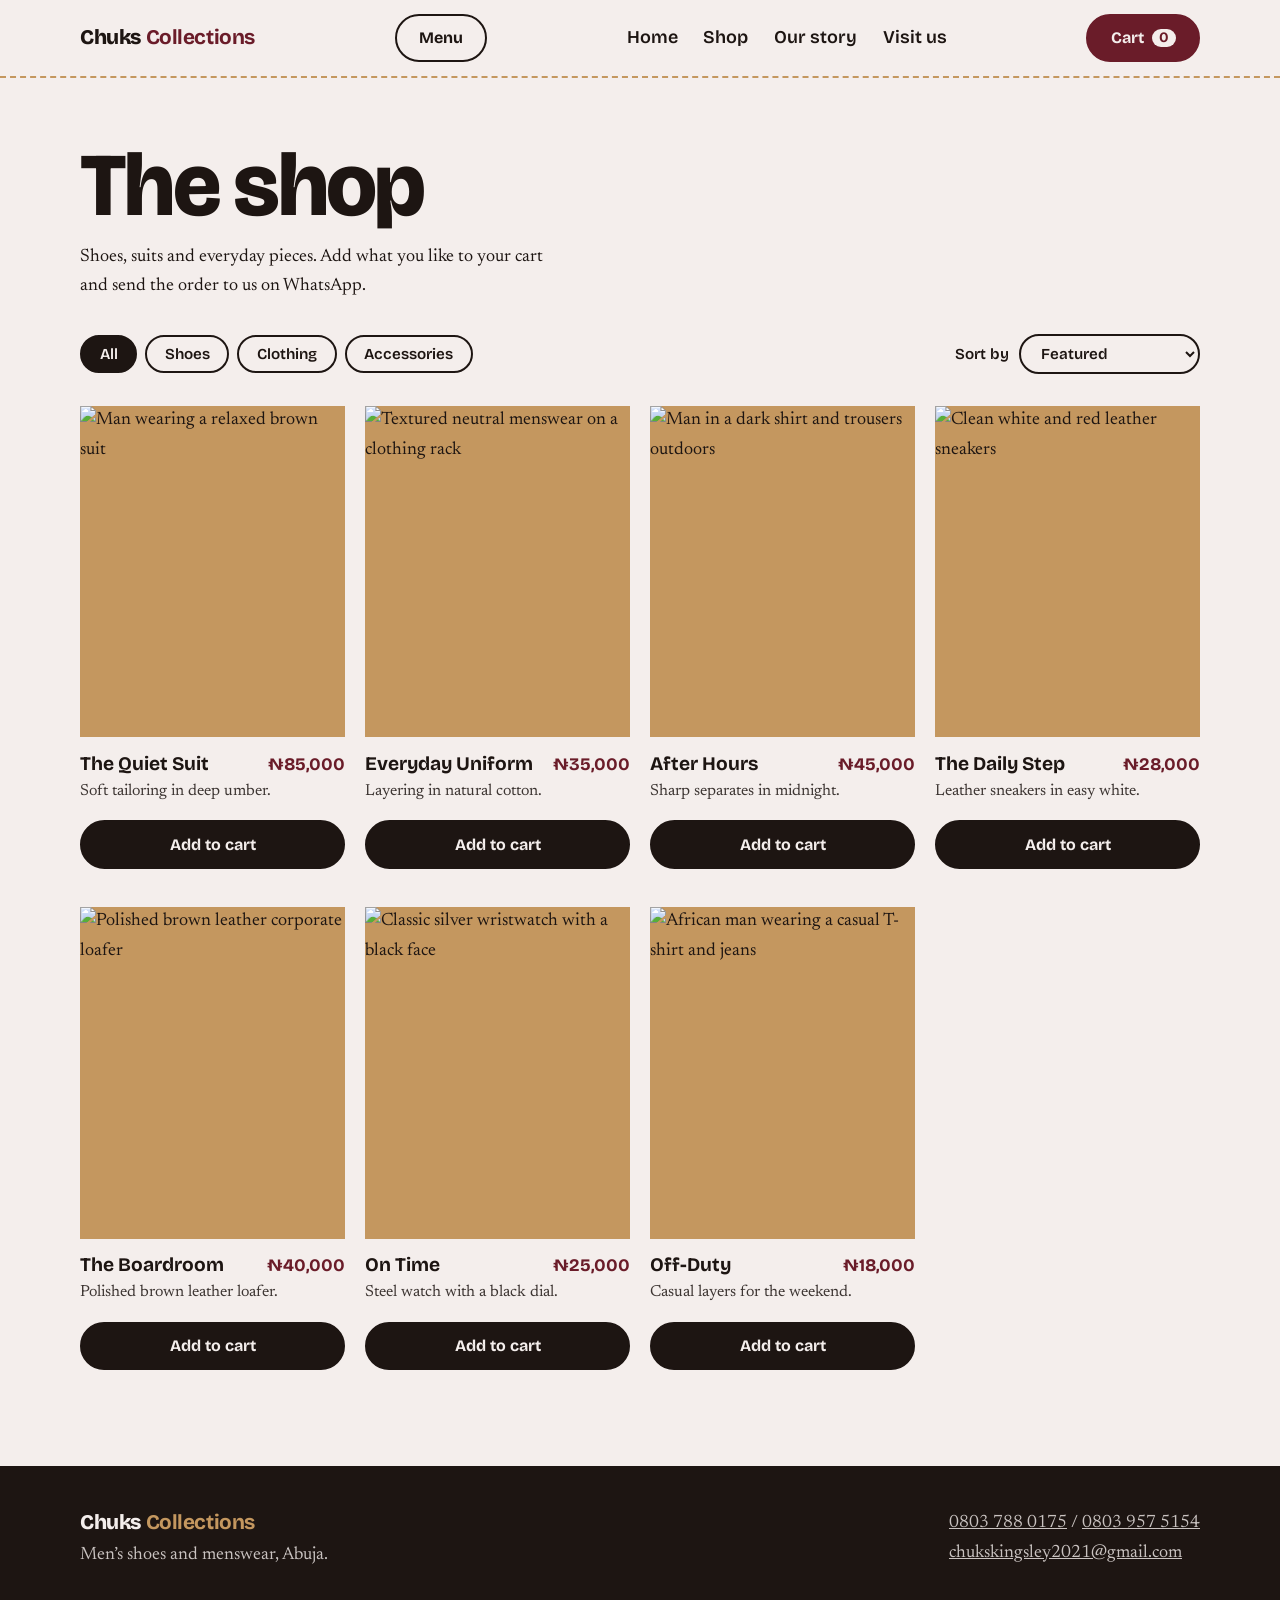
==== shop.html @ b0b811cf "big update" ====
<!doctype html>
<html lang="en">
<head>
<meta charset="UTF-8">
<meta name="viewport" content="width=device-width, initial-scale=1.0">
<title>Shop | Chuks Collections</title>
<meta name="description" content="Shop shoes, suits and everyday menswear from Chuks Collections, Abuja. Add pieces to your cart and send your order on WhatsApp.">
<link rel="preconnect" href="https://fonts.googleapis.com">
<link rel="preconnect" href="https://fonts.gstatic.com" crossorigin>
<link href="https://fonts.googleapis.com/css2?family=Bricolage+Grotesque:wght@600;700;800&family=Newsreader:wght@400;500&display=swap" rel="stylesheet">
<link rel="stylesheet" href="style.css">
</head>
<body>
<header class="site-header">
  <div class="wrap bar">
    <a class="brand" href="index.html">Chuks <b>Collections</b></a>
    <button class="btn alt menu-btn" type="button" aria-expanded="false" aria-controls="nav">Menu</button>
    <nav class="nav" id="nav" aria-label="Main">
      <a href="index.html">Home</a>
      <a href="shop.html">Shop</a>
      <a href="story.html">Our story</a>
      <a href="index.html#visit">Visit us</a>
    </nav>
    <button class="btn red cart-btn" id="open-cart" type="button">Cart <span id="count">0</span></button>
  </div>
</header>

<main class="wrap">
  <div class="shop-top">
    <h1>The shop</h1>
    <p>Shoes, suits and everyday pieces. Add what you like to your cart and send the order to us on WhatsApp.</p>
  </div>
  <div class="toolbar">
    <div class="chips" role="group" aria-label="Filter by category">
      <button class="chip" type="button" data-f="all" aria-pressed="true">All</button>
      <button class="chip" type="button" data-f="shoes" aria-pressed="false">Shoes</button>
      <button class="chip" type="button" data-f="clothing" aria-pressed="false">Clothing</button>
      <button class="chip" type="button" data-f="accessories" aria-pressed="false">Accessories</button>
    </div>
    <label class="sort-label">Sort by
      <select class="sort" id="sort">
        <option value="featured">Featured</option>
        <option value="low">Price: low to high</option>
        <option value="high">Price: high to low</option>
      </select>
    </label>
  </div>
  <div class="pgrid" id="products"></div>
</main>

<div class="scrim" id="scrim"></div>
<aside class="cart" id="cart" role="dialog" aria-modal="true" aria-label="Your cart">
  <div class="cart-head">
    <h2>Your cart</h2>
    <button class="btn alt close-btn" id="close-cart" type="button">Close</button>
  </div>
  <p class="cart-empty" id="cart-empty">Your cart is empty. Add a piece from the shop.</p>
  <ul class="cart-items" id="cart-items"></ul>
  <div class="cart-foot" id="cart-foot" hidden>
    <p class="total"><span>Total</span><strong id="total"></strong></p>
    <a class="btn red" id="checkout" href="#" target="_blank" rel="noopener noreferrer">Send order on WhatsApp</a>
    <p class="cart-note">Your order opens in WhatsApp so we can confirm it with you.</p>
  </div>
</aside>

<footer class="site-footer">
  <div class="wrap">
    <div>
      <a class="brand" href="index.html">Chuks <b>Collections</b></a>
      <p>Men’s shoes and menswear, Abuja.</p>
    </div>
    <div>
      <p><a href="tel:08037880175">0803 788 0175</a> / <a href="tel:08039575154">0803 957 5154</a></p>
      <p><a href="mailto:chukskingsley2021@gmail.com">chukskingsley2021@gmail.com</a></p>
    </div>
  </div>
</footer>
<script src="script.js"></script>
<script src="shop.js"></script>
</body>
</html>
---- style.css ----
:root{--kraft:#c4975f;--kraft-d:#9c7142;--ink:#1d1512;--ox:#6a1c29;--tissue:#f4eeec}
*{box-sizing:border-box;margin:0}
html{scroll-behavior:smooth;scroll-padding-top:5rem}
body{font-family:"Newsreader",Georgia,serif;font-size:1.125rem;line-height:1.65;color:var(--ink);background:var(--tissue)}
img{display:block;max-width:100%}
a{color:inherit}
h1,h2,h3,.brand,.btn,.chip,.nav a,.facts li,.year{font-family:"Bricolage Grotesque",system-ui,sans-serif}
h1{font-size:clamp(2.8rem,7vw,5.8rem);line-height:.98;font-weight:800;letter-spacing:-.03em}
h2{font-size:clamp(2rem,4.5vw,3.3rem);line-height:1.05;font-weight:800;letter-spacing:-.02em}
h3{font-size:1.2rem;font-weight:700;line-height:1.2}
:focus-visible{outline:3px solid var(--ox);outline-offset:3px}
.wrap{max-width:1200px;margin:auto;padding:0 clamp(1rem,4vw,2.5rem)}
.block{padding:clamp(3.5rem,8vw,6.5rem) 0}

.site-header{position:sticky;top:0;z-index:10;background:var(--tissue);border-bottom:2px dashed var(--kraft)}
.bar{display:flex;align-items:center;justify-content:space-between;gap:1rem;padding-block:.85rem}
.brand{font-weight:800;font-size:1.3rem;letter-spacing:-.02em;text-decoration:none}
.brand b{color:var(--ox)}
.nav{display:flex;gap:1.6rem;align-items:center}
.nav a:not(.btn){text-decoration:none;font-weight:600}
.nav a:not(.btn):hover{color:var(--ox)}
.menu-btn{display:none}
.btn{display:inline-block;padding:.8rem 1.4rem;border-radius:999px;font-weight:700;font-size:1rem;line-height:1.2;text-decoration:none;border:2px solid var(--ink);background:var(--ink);color:var(--tissue);cursor:pointer;transition:background .2s,color .2s,border-color .2s}
.btn:hover{background:var(--ox);border-color:var(--ox)}
.btn.alt{background:transparent;color:inherit}
.btn.alt:hover{background:var(--ink);border-color:var(--ink);color:var(--tissue)}
.btn.red{background:var(--ox);border-color:var(--ox)}
.btn.red:hover{background:var(--ink);border-color:var(--ink)}
.btn.light{background:var(--tissue);border-color:var(--tissue);color:var(--ox)}
.btn.light:hover{background:var(--kraft);border-color:var(--kraft);color:var(--ink)}
.actions{display:flex;flex-wrap:wrap;gap:.8rem}

.hero{background:var(--kraft);padding-block:clamp(2.5rem,6vw,5rem)}
.hero .wrap{display:grid;grid-template-columns:1.1fr .9fr;gap:clamp(2rem,5vw,4rem);align-items:center}
.lead{font-size:1.3rem;max-width:34ch;margin:1.4rem 0 2rem}
.stitched{position:relative;padding:12px;border:2px dashed var(--tissue)}
.stitched img{width:100%;aspect-ratio:4/5;object-fit:cover}
.stamp{position:absolute;left:-1.5rem;bottom:2rem;width:7.5rem;aspect-ratio:1;border-radius:50%;background:var(--ox);color:var(--tissue);display:grid;place-content:center;text-align:center;font:800 1rem/1.15 "Bricolage Grotesque",sans-serif;transform:rotate(-12deg);animation:stamp .7s .3s both cubic-bezier(.3,1.5,.5,1)}
@keyframes stamp{from{transform:rotate(-70deg) scale(2.2);opacity:0}}

.facts{background:var(--ink);color:var(--tissue);padding:1.1rem 0}
.facts ul{list-style:none;padding:0;display:flex;flex-wrap:wrap;justify-content:space-between;gap:.5rem 2rem;font-weight:600}

.shop-head{display:flex;flex-wrap:wrap;justify-content:space-between;align-items:end;gap:1.5rem;margin-bottom:2.2rem}
.chips{display:flex;gap:.5rem;flex-wrap:wrap}
.chip{padding:.5rem 1.1rem;border:2px solid var(--ink);border-radius:999px;background:none;font-weight:600;font-size:.95rem;cursor:pointer;color:inherit}
.chip[aria-pressed=true]{background:var(--ink);color:var(--tissue)}
.grid{display:grid;grid-template-columns:repeat(auto-fill,minmax(260px,1fr));gap:2.2rem 1.5rem}
.item[hidden]{display:none}
.item figure{padding:8px;border:2px dashed var(--kraft)}
.item img{width:100%;aspect-ratio:4/5;object-fit:cover;background:var(--kraft)}
.item-body{padding-top:.9rem;display:grid;gap:.2rem}
.item-body p{font-size:1rem;opacity:.85}
.item .btn{justify-self:start;margin-top:.7rem;padding:.6rem 1.1rem;font-size:.95rem}

.teaser{background:var(--ox);color:var(--tissue)}
.teaser .wrap{display:grid;grid-template-columns:1fr 1fr;gap:clamp(2rem,5vw,4rem);align-items:center}
.teaser p{max-width:46ch;margin:1.2rem 0 1.8rem}

.shops{display:grid;grid-template-columns:repeat(auto-fit,minmax(300px,1fr));gap:2rem;margin-top:2.2rem}
.shop{padding:1.2rem;border:2px dashed var(--kraft-d)}
.shop p{margin-top:.3rem}
.shop iframe{width:100%;height:260px;border:0;margin-top:1rem}

.order{background:var(--kraft)}
.order p{max-width:52ch;margin-top:1.2rem}
.order .actions{margin:1.8rem 0}
.order small{font-size:1rem}

.site-footer{background:var(--ink);color:var(--tissue);padding:2.5rem 0}
.site-footer .wrap{display:flex;flex-wrap:wrap;justify-content:space-between;gap:1.5rem 3rem;align-items:center}
.site-footer p{opacity:.8}
.site-footer .brand b{color:var(--kraft)}

.story-hero{background:var(--kraft);padding-block:clamp(2.5rem,6vw,5rem)}
.story-hero .wrap{display:grid;grid-template-columns:1.1fr .9fr;gap:clamp(2rem,5vw,4rem);align-items:center}
.story-hero .stitched img{aspect-ratio:1}
.story{max-width:720px;margin:auto;padding:clamp(3rem,7vw,5rem) clamp(1rem,4vw,2rem)}
.timeline{list-style:none;padding:0;margin-left:.5rem;border-left:2px dashed var(--kraft-d)}
.timeline li{position:relative;padding:0 0 2.6rem 2rem}
.timeline li::before{content:"";position:absolute;left:-.62rem;top:.5rem;width:1rem;height:1rem;border-radius:50%;background:var(--ox)}
.timeline p+p{margin-top:1rem}
.year{display:block;font-size:2rem;font-weight:800;letter-spacing:-.02em;color:var(--ox);margin-bottom:.4rem}

@media (max-width:820px){
.hero .wrap,.teaser .wrap,.story-hero .wrap{grid-template-columns:1fr}
.stamp{left:auto;right:-.5rem}
.menu-btn{display:block;padding:.55rem 1.1rem}
.nav{display:none;position:absolute;top:100%;left:0;right:0;flex-direction:column;align-items:flex-start;padding:1.2rem clamp(1rem,4vw,2.5rem);background:var(--tissue);border-bottom:2px dashed var(--kraft)}
.nav.open{display:flex}
}
@media (prefers-reduced-motion:reduce){*{animation:none!important;scroll-behavior:auto!important}}
@media print{.site-header,.site-footer,.no-print{display:none}body{background:#fff}.story-hero{background:none}.stamp{display:none}}

.shop-cta p{max-width:48ch;margin:1rem 0 1.6rem}
.cart-btn{display:inline-flex;gap:.5rem;align-items:center}
.cart-btn span{min-width:1.5rem;padding:0 .4rem;border-radius:999px;background:var(--tissue);color:var(--ox);text-align:center;font-size:.9rem}
.shop-top{padding-top:clamp(2.5rem,5vw,4rem)}
.shop-top p{max-width:48ch;margin-top:.8rem}
.toolbar{display:flex;flex-wrap:wrap;justify-content:space-between;align-items:center;gap:1rem;margin:2rem 0}
.sort-label{font:600 .95rem "Bricolage Grotesque",sans-serif;display:flex;align-items:center;gap:.6rem}
.sort{font:inherit;padding:.5rem 1rem;border:2px solid var(--ink);border-radius:999px;background:var(--tissue);color:var(--ink)}
.pgrid{display:grid;grid-template-columns:repeat(auto-fill,minmax(250px,1fr));gap:2.4rem 1.25rem;padding-bottom:clamp(3.5rem,8vw,6rem)}
.pcard{display:flex;flex-direction:column}
.pimg{aspect-ratio:4/5;background:var(--kraft);overflow:hidden}
.pimg img{width:100%;height:100%;object-fit:cover}
.pmeta{display:flex;justify-content:space-between;align-items:baseline;gap:1rem;padding-top:.9rem}
.price{font:700 1.1rem "Bricolage Grotesque",sans-serif;color:var(--ox);white-space:nowrap}
.pdesc{font-size:1rem;opacity:.85;margin:.2rem 0 1rem}
.pcard .btn{margin-top:auto;width:100%;text-align:center}
.scrim{position:fixed;inset:0;z-index:20;background:rgba(29,21,18,.55);opacity:0;visibility:hidden;transition:opacity .3s,visibility .3s}
.scrim.open{opacity:1;visibility:visible}
.cart{position:fixed;top:0;right:0;z-index:21;width:min(430px,100%);height:100%;display:flex;flex-direction:column;background:var(--tissue);border-left:2px dashed var(--kraft-d);transform:translateX(100%);visibility:hidden;transition:transform .3s,visibility .3s}
.cart.open{transform:none;visibility:visible}
.cart-head{display:flex;justify-content:space-between;align-items:center;padding:1.1rem 1.4rem;border-bottom:2px dashed var(--kraft)}
.cart-head h2{font-size:1.6rem}
.close-btn{padding:.5rem 1rem}
.cart-empty{padding:1.4rem}
.cart-items{flex:1;overflow:auto;list-style:none;padding:0 1.4rem}
.cart-row{display:grid;grid-template-columns:64px 1fr auto;gap:1rem;padding:1.1rem 0;border-bottom:1px solid rgba(29,21,18,.14)}
.cart-row img{width:64px;height:80px;object-fit:cover;background:var(--kraft)}
.cart-row p{font-size:1rem;color:var(--ox);font-weight:500}
.qty{display:inline-flex;align-items:center;margin-top:.5rem;border:2px solid var(--ink);border-radius:999px;font:700 1rem "Bricolage Grotesque",sans-serif}
.qty button{width:2rem;height:2rem;border:0;background:none;font:inherit;cursor:pointer;color:inherit}
.qty span{min-width:1.6rem;text-align:center}
.remove{align-self:start;border:0;background:none;color:inherit;font:600 .9rem "Bricolage Grotesque",sans-serif;text-decoration:underline;cursor:pointer}
.cart-foot{padding:1.2rem 1.4rem 1.5rem;border-top:2px dashed var(--kraft)}
.total{display:flex;justify-content:space-between;align-items:baseline;margin-bottom:1rem;font:600 1.1rem "Bricolage Grotesque",sans-serif}
.total strong{font-size:1.6rem}
.cart-foot .btn{display:block;text-align:center}
.cart-note{font-size:.95rem;margin-top:.8rem;opacity:.8}
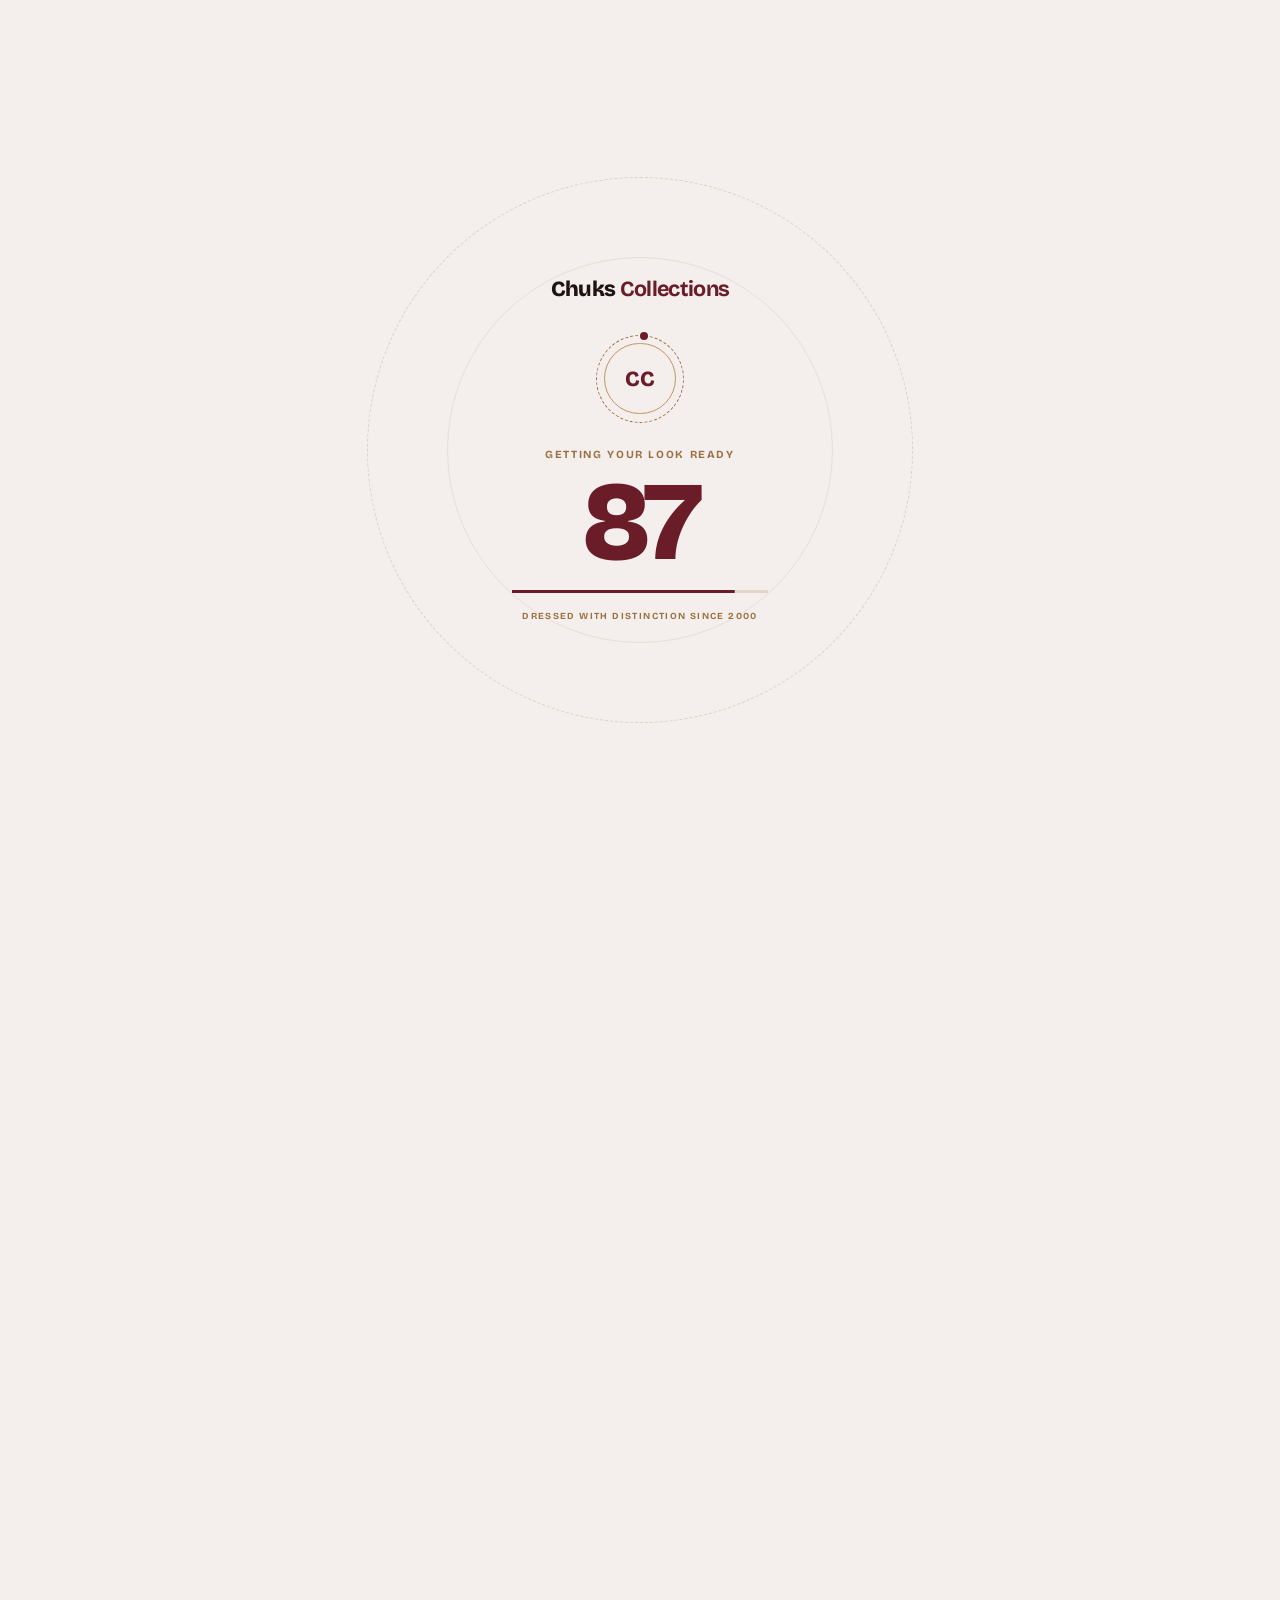
==== commit c7fcd7c2: "finally" ====
--- a/shop.html
+++ b/shop.html
@@ -11,6 +11,19 @@
 <link rel="stylesheet" href="style.css">
 </head>
 <body>
+<div class="page-loader">
+  <div class="loader-content">
+    <p class="loader-brand">Chuks <b>Collections</b></p>
+    <div class="loader-emblem" aria-hidden="true"><span>CC</span></div>
+    <p class="loader-caption">GETTING YOUR LOOK READY</p>
+    <p class="loader-count" aria-hidden="true">1</p>
+    <div class="loader-progress" role="progressbar" aria-label="Loading Chuks Collections" aria-valuemin="1" aria-valuemax="100" aria-valuenow="1">
+      <span></span>
+    </div>
+    <p class="loader-note">DRESSED WITH DISTINCTION SINCE 2000</p>
+  </div>
+</div>
+<script>document.documentElement.classList.add('is-loading');</script>
 <header class="site-header">
   <div class="wrap bar">
     <a class="brand" href="index.html">Chuks <b>Collections</b></a>
--- a/style.css
+++ b/style.css
@@ -128,4 +128,96 @@
 .total{display:flex;justify-content:space-between;align-items:baseline;margin-bottom:1rem;font:600 1.1rem "Bricolage Grotesque",sans-serif}
 .total strong{font-size:1.6rem}
 .cart-foot .btn{display:block;text-align:center}
-.cart-note{font-size:.95rem;margin-top:.8rem;opacity:.8}+.cart-note{font-size:.95rem;margin-top:.8rem;opacity:.8}
+
+.pimg img{transition:transform .7s cubic-bezier(.2,.7,.2,1)}
+.pcard:hover .pimg img{transform:scale(1.045)}
+
+@keyframes scroll-reveal-up{
+  from{opacity:0;transform:translateY(56px) scale(.97)}
+  to{opacity:1;transform:translateY(0)}
+}
+@keyframes scroll-reveal-left{
+  from{opacity:0;transform:translateX(-36px)}
+  to{opacity:1;transform:translateX(0)}
+}
+@keyframes scroll-reveal-right{
+  from{opacity:0;transform:translateX(36px)}
+  to{opacity:1;transform:translateX(0)}
+}
+@keyframes scroll-image{
+  from{transform:scale(1.08)}
+  to{transform:scale(1)}
+}
+@keyframes scroll-progress{to{transform:scaleX(1)}}
+
+@supports (animation-timeline:view()){
+  .block,.facts,.shop-top,.toolbar,.pcard,.timeline li,.shop{
+    animation:scroll-reveal-up linear both;
+    animation-timeline:view();
+    animation-range:entry 0% entry 60%;
+  }
+  .hero .wrap>div:first-child,.story-hero .wrap>div:first-child{
+    animation:scroll-reveal-left linear both;
+    animation-timeline:view();
+    animation-range:entry 0% entry 55%;
+  }
+  .hero .stitched,.story-hero .stitched{
+    animation:scroll-reveal-right linear both;
+    animation-timeline:view();
+    animation-range:entry 0% entry 55%;
+  }
+  .stitched img{
+    animation:scroll-image linear both;
+    animation-timeline:view();
+    animation-range:entry 0% cover 45%;
+  }
+}
+
+.scroll-reveal{
+  opacity:0;
+  transform:translateY(36px);
+  transition:opacity .75s ease,transform .75s cubic-bezier(.2,.7,.2,1);
+}
+.scroll-reveal.is-visible{opacity:1;transform:none}
+
+@supports (animation-timeline:scroll(root block)){
+  .site-header::after{
+    content:"";
+    position:absolute;
+    inset-inline:0;
+    bottom:-2px;
+    height:3px;
+    background:var(--ox);
+    transform:scaleX(0);
+    transform-origin:left;
+    animation:scroll-progress linear both;
+    animation-timeline:scroll(root block);
+  }
+}
+
+@media (prefers-reduced-motion:reduce){
+  .pimg img,.scroll-reveal{transition:none}
+  .scroll-reveal{opacity:1;transform:none}
+}
+
+.page-loader{display:none;position:fixed;inset:0;z-index:1000;place-items:center;overflow:hidden;padding:1.5rem;background:var(--tissue);color:var(--ink);transition:opacity .55s ease,visibility .55s ease}
+html.is-loading body>:not(.page-loader){visibility:hidden}
+html.is-loading .page-loader{display:grid}
+.page-loader::before,.page-loader::after{position:absolute;content:"";width:min(72vw,34rem);aspect-ratio:1;border:1px dashed rgba(156,113,66,.24);border-radius:50%;pointer-events:none}
+.page-loader::after{width:min(52vw,24rem);border-style:solid;opacity:.55}
+.loader-content{position:relative;z-index:1;display:flex;width:min(100%,22rem);flex-direction:column;align-items:center;text-align:center}
+.loader-brand{font:800 1.35rem/1.2 "Bricolage Grotesque",system-ui,sans-serif;letter-spacing:-.03em}
+.loader-brand b{color:var(--ox)}
+.loader-emblem{position:relative;display:grid;width:5.5rem;aspect-ratio:1;place-items:center;margin:2rem 0 1.5rem;border:1px dashed var(--kraft-d);border-radius:50%;color:var(--ox);font:800 1.35rem "Bricolage Grotesque",system-ui,sans-serif}
+.loader-emblem::before{position:absolute;inset:.45rem;border:1px solid var(--kraft);border-radius:50%;content:"";animation:loader-spin 8s linear infinite}
+.loader-emblem::after{position:absolute;top:-.2rem;left:50%;width:.5rem;aspect-ratio:1;border-radius:50%;background:var(--ox);content:""}
+.loader-caption,.loader-note{font:700 .68rem/1.4 "Bricolage Grotesque",system-ui,sans-serif;letter-spacing:.15em}
+.loader-caption{color:var(--kraft-d)}
+.loader-count{margin:.25rem 0 .75rem;color:var(--ox);font:800 clamp(4.5rem,16vw,7rem)/1 "Bricolage Grotesque",system-ui,sans-serif;font-variant-numeric:tabular-nums;letter-spacing:-.08em}
+.loader-progress{width:min(100%,16rem);height:3px;overflow:hidden;background:rgba(156,113,66,.2)}
+.loader-progress span{display:block;width:100%;height:100%;background:var(--ox);transform:scaleX(.01);transform-origin:left center;transition:transform .08s linear}
+.loader-note{margin-top:1.1rem;color:var(--kraft-d);font-size:.58rem}
+.page-loader.is-done{display:grid;visibility:hidden;opacity:0;pointer-events:none}
+@keyframes loader-spin{to{transform:rotate(360deg)}}
+@media (prefers-reduced-motion:reduce){.page-loader,.loader-progress span{transition:none}.loader-emblem::before{animation:none}}
